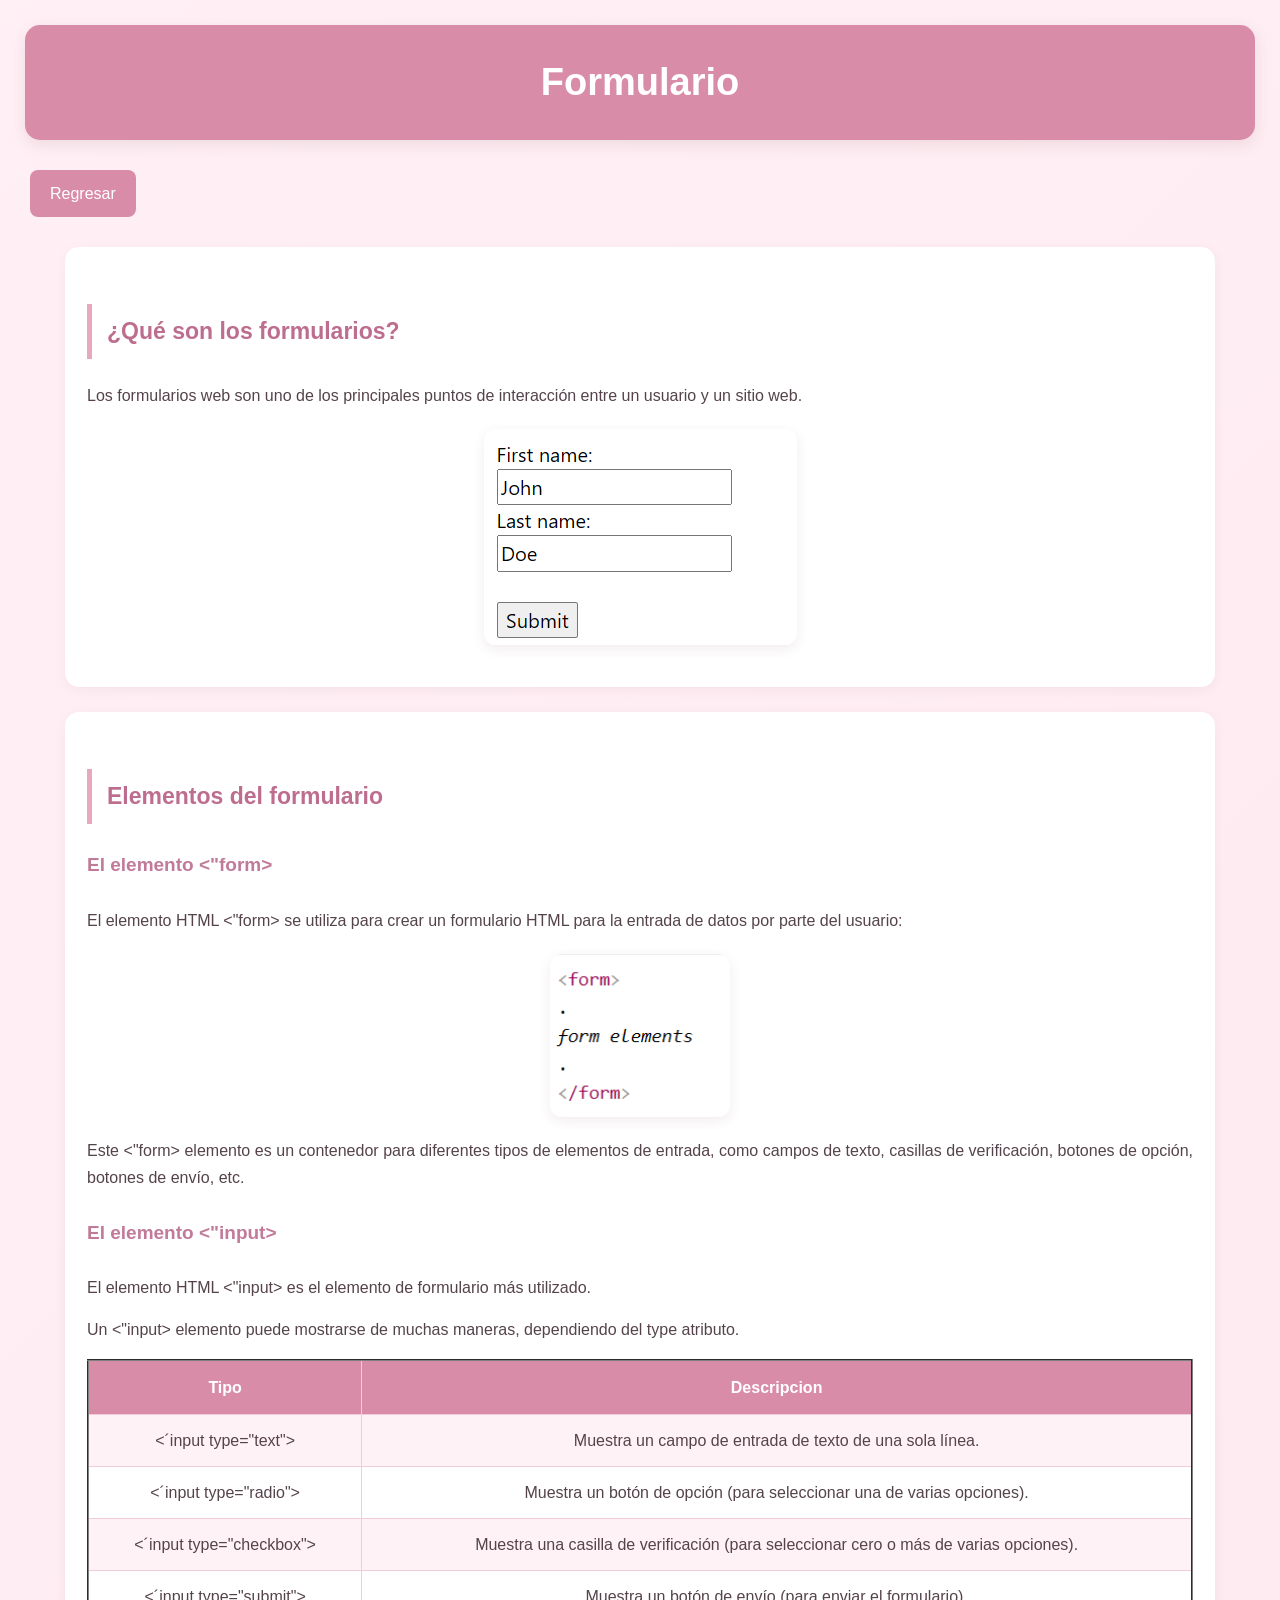
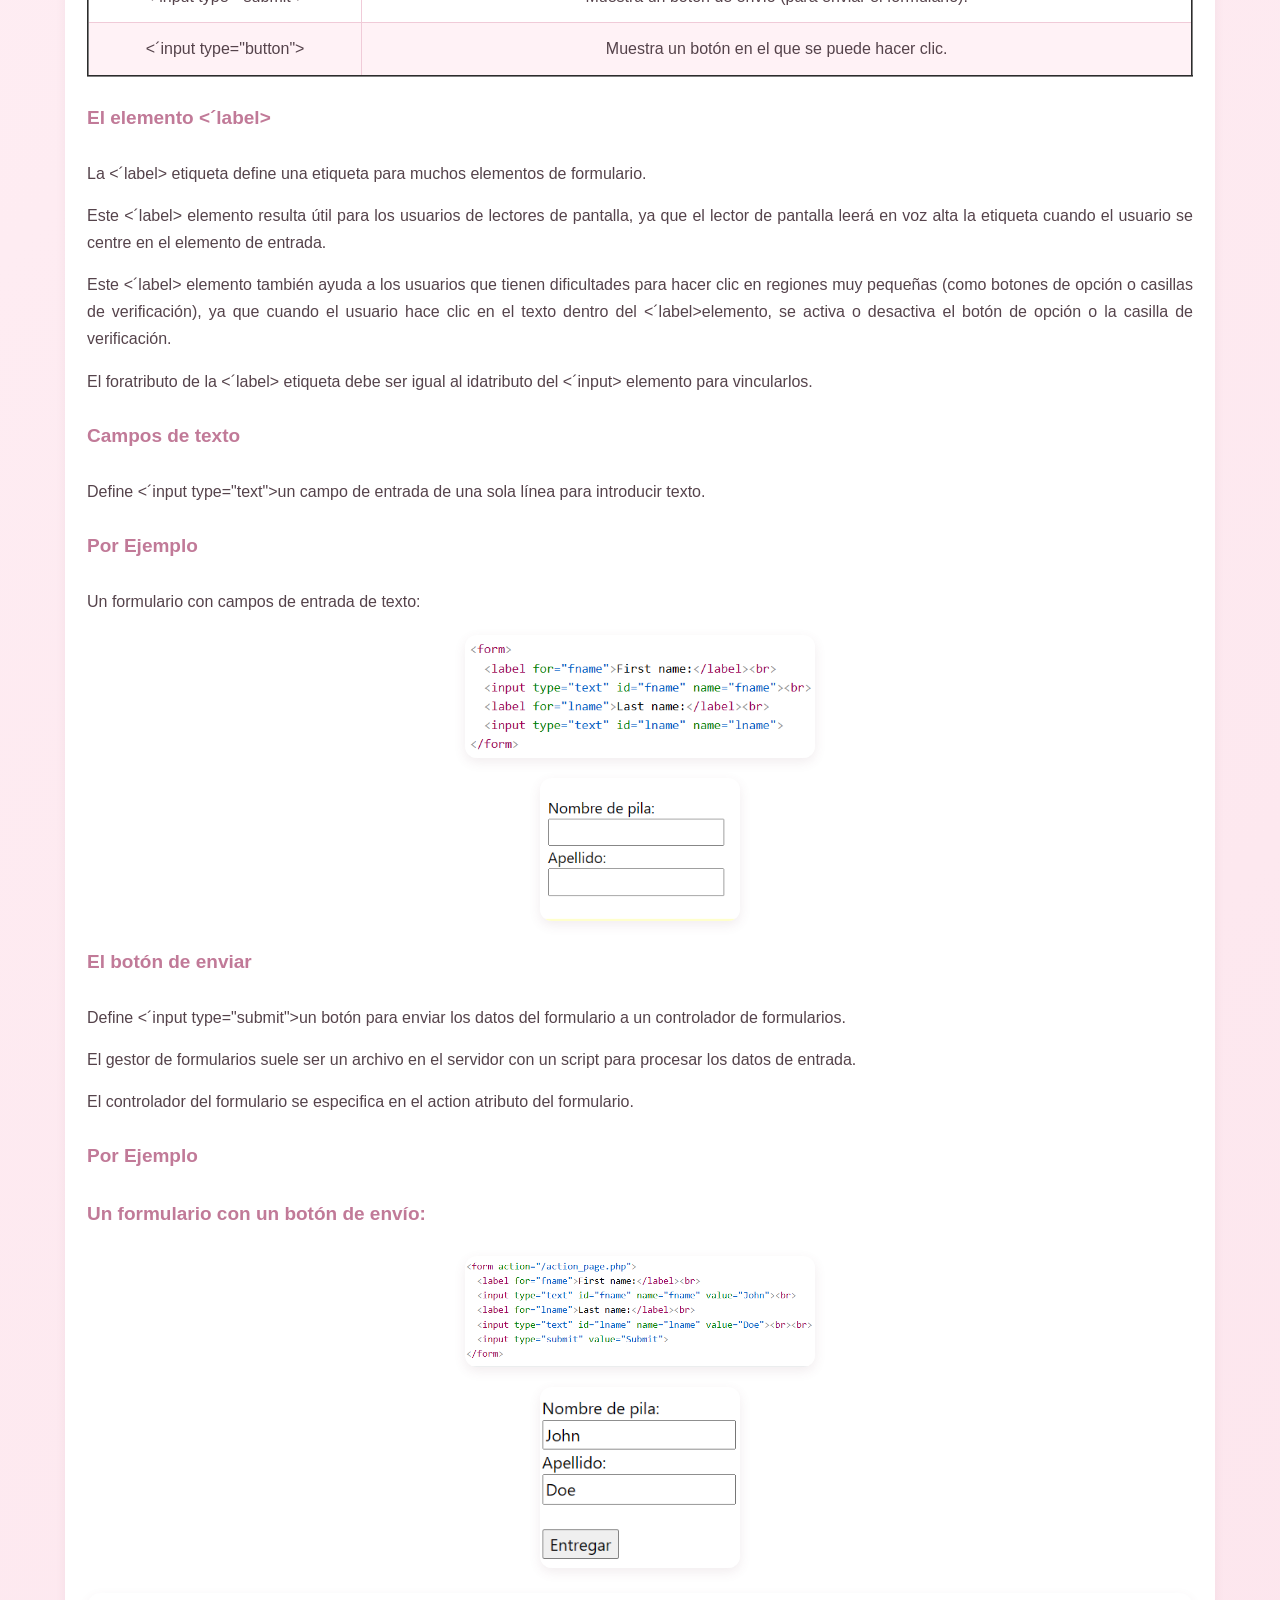
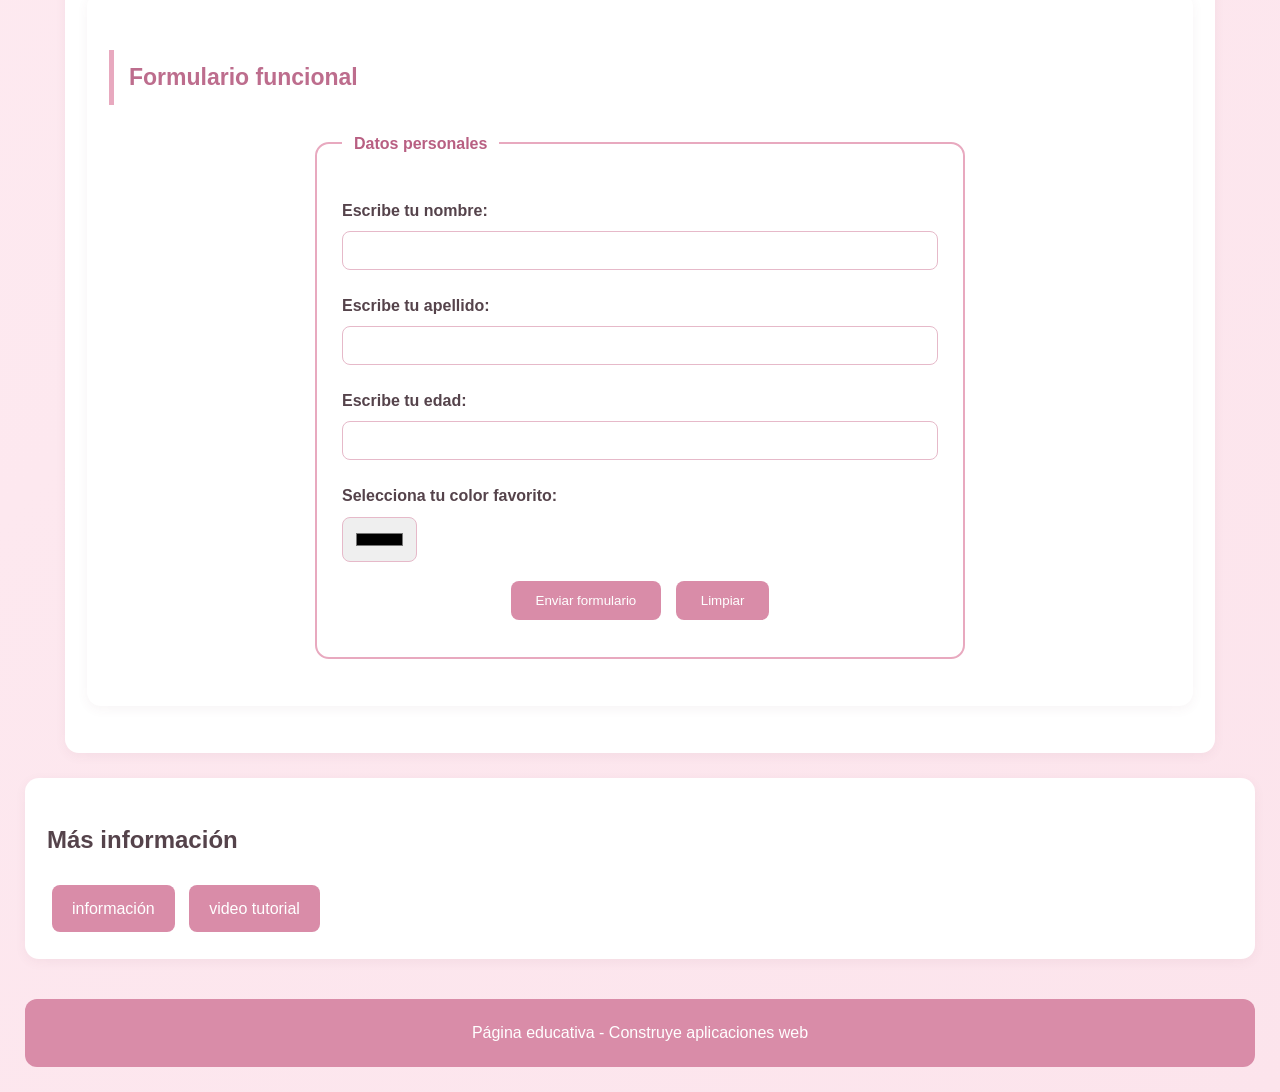
==== formulario.html @ 1c68e6ef "Add files via upload" ====
<!DOCTYPE html>
<html lang="en">
<head>
    <meta charset="UTF-8">
    <meta name="viewport" content="width=device-width, initial-scale=1.0">
    <title>formulario</title>
     <link rel="icon" type="imagen/png" href="icono.png">
    <link rel="stylesheet" href="diseño.css">
</head>
<body class="contenido">
    <header>
        <h1>Formulario</h1>
    </header>

    <nav>
     <a href="index.html">Regresar</a>
    </nav>

    <main>

        <section>
            <h3>¿Qué son los formularios?</h3>

            <p>
                Los formularios web son uno de los principales
                puntos de interacción entre un usuario y un sitio web.
            </p>

            <img src="F.png" alt="Ejemplo de formulario"
                 class="img-centrada">
        </section>

        <section>
            <h3>Elementos del formulario</h3>
    <h4>El elemento <"form></h4>
    <p>El elemento HTML <"form> se utiliza para crear un formulario HTML para la entrada de datos por parte del usuario:</p>
    <img src="form.png" alt="formulario" width="180" height="150"class="img-centrada">
    <p>Este <"form> elemento es un contenedor para diferentes tipos de elementos de entrada, como campos de texto, casillas de verificación,
    botones de opción, botones de envío, etc.</p>

    <h4>El elemento <"input></h4>
    <p>El elemento HTML <"input> es el elemento de formulario más utilizado.</p>
    <p>Un <"input> elemento puede mostrarse de muchas maneras, dependiendo del type atributo.</p>
    <table border="2">
        <tr>
            <th>Tipo</th>
            <th>Descripcion</th>
        </tr>
        <tr>
            <td><´input type="text"></td>
            <td>Muestra un campo de entrada de texto de una sola línea.</td>
        </tr>
        <tr>
            <td><´input type="radio"></td>
            <td>Muestra un botón de opción (para seleccionar una de varias opciones).</td>
        </tr>
        <tr>
            <td><´input type="checkbox"></td>
            <td>Muestra una casilla de verificación (para seleccionar cero o más de varias opciones).</td>
        </tr>
        <tr>
            <td><´input type="submit"></td>
            <td>Muestra un botón de envío (para enviar el formulario).</td>
        </tr>
        <tr>
            <td><´input type="button"></td>
            <td>Muestra un botón en el que se puede hacer clic.</td>
        </tr>
    </table>
    <h4>El elemento <´label></h4>
    <p> La <´label> etiqueta define una etiqueta para muchos elementos de formulario.</p>
    <p>Este <´label> elemento resulta útil para los usuarios de lectores de pantalla, ya que el lector de pantalla leerá en voz alta la etiqueta
    cuando el usuario se centre en el elemento de entrada.</p>
    <p> Este <´label> elemento también ayuda a los usuarios que tienen dificultades para hacer clic en regiones muy pequeñas (como botones de opción
    o casillas de verificación), ya que cuando el usuario hace clic en el texto dentro del <´label>elemento, se activa o desactiva el botón de
    opción o la casilla de verificación.</p>
    <p> El foratributo de la <´label> etiqueta debe ser igual al idatributo del <´input> elemento para vincularlos.</p>

    <h4>Campos de texto</h4>
    <p>Define <´input type="text">un campo de entrada de una sola línea para introducir texto.</p>
    <h4>Por Ejemplo</h4>
    <p>Un formulario con campos de entrada de texto:</p>
    <img src="EF.png" alt="Formulario" height="220" width="350"class="img-centrada">
    <img src="EFO.png" alt="Formulario" height="200" width="200"class="img-centrada">

    <h4>El botón de enviar</h4>
    <p>Define <´input type="submit">un botón para enviar los datos del formulario a un controlador de formularios.</p>
    <p>El gestor de formularios suele ser un archivo en el servidor con un script para procesar los datos de entrada.</p>
    <p>El controlador del formulario se especifica en el action atributo del formulario.</p>

    <h4>Por Ejemplo</h4>
    <h4>Un formulario con un botón de envío:</h4>
    <img src="FB.png" alt="Formulario" height="200" width="350"class="img-centrada">
    <img src="EFB.png" alt="Formulario" height="220" width="200"class="img-centrada">

    
<section>
    <h3>Formulario funcional</h3>

    <fieldset>
        <legend>Datos personales</legend>

        <form method="get" action="ver.html"
              onsubmit="alert('¡Tus datos se enviaron correctamente!')">

            <label for="nombre">Escribe tu nombre:</label>
            <input type="text" name="nombre" id="nombre"
                   maxlength="40" required>

            <label for="paterno">Escribe tu apellido:</label>
            <input type="text" name="paterno" id="paterno"
                   required>

            <label for="edad">Escribe tu edad:</label>
            <input type="number" name="edad" id="edad"
                   min="1" max="100" required>

            <label for="color">Selecciona tu color favorito:</label>
            <input type="color" name="color" id="color">

            <div style="text-align:center">
                <input type="submit" value="Enviar formulario">
                <input type="reset" value="Limpiar">
            </div>

        </form>
    </fieldset>
</section>

        </section>

    </main>
    <section>
    <h2>Más información </h2>
    <a href="https://www.w3schools.com/html/html_forms.asp">información</a>
    <a href="https://www.youtube.com/watch?v=zgVJkC2r0eo">video tutorial</a>
   </section>
    <footer>
        Página educativa - Construye aplicaciones web
    </footer>

</body>
</html>
---- diseño.css ----
/* =================================
   DISEÑO GENERAL - ROSA PASTEL
================================= */

* {
    box-sizing: border-box;
}

body.contenido {
    margin: 0;
    padding: 25px;
    font-family: 'Segoe UI', Arial, sans-serif;
    line-height: 1.7;
    color: #55434b;
    background: linear-gradient(135deg, #fff0f5, #fce4ec);
}

/* CONTENEDOR PRINCIPAL */

.contenido main {
    max-width: 1150px;
    margin: 25px auto;
}

/* ENCABEZADO */

.contenido header {
    background: #d98ca8;
    color: white;
    text-align: center;
    padding: 25px;
    border-radius: 15px;
    margin-bottom: 25px;
    box-shadow: 0 5px 15px rgba(120, 65, 85, 0.12);
}

.contenido header h1 {
    color: white;
    margin: 0;
}

/* TITULOS */

.contenido h1 {
    text-align: center;
    color: #b85f82;
    font-size: 38px;
    margin: 25px 0;
}

.contenido h3 {
    color: #bd6d8d;
    font-size: 23px;
    border-left: 5px solid #e8a9bf;
    padding: 8px 15px;
    margin-top: 35px;
}

.contenido h4 {
    color: #c17a98;
    font-size: 19px;
}

/* TEXTOS */

.contenido p {
    text-align: justify;
    margin: 15px 0;
}

/* ENLACES */

.contenido a {
    display: inline-block;
    padding: 10px 20px;
    margin: 5px;
    background-color: #d98ca8;
    color: white;
    text-decoration: none;
    border-radius: 8px;
    transition: 0.3s;
}

.contenido a:hover {
    background-color: #b85f82;
    transform: translateY(-3px);
}

/* MENU DE NAVEGACION */

.menu {
    display: flex;
    justify-content: center;
    align-items: center;
    flex-wrap: wrap;
    gap: 12px;
    padding: 20px;
}

.menu a {
    min-width: 160px;
    text-align: center;
    background: #d98ca8;
    padding: 13px 20px;
    border-radius: 10px;
}

/* TARJETAS */

.tarjeta {
    background: #ffffff;
    max-width: 900px;
    margin: 50px auto;
    padding: 35px;
    border-radius: 18px;
    box-shadow: 0 5px 20px rgba(120, 65, 85, 0.10);
}

.contenido section {
    background: #ffffff;
    padding: 22px;
    margin: 25px 0;
    border-radius: 14px;
    box-shadow: 0 3px 12px rgba(120, 65, 85, 0.06);
}

/* IMAGENES */

.contenido img {
    display: block;
    max-width: 100%;
    height: auto;
    margin: 20px auto;
    border-radius: 12px;
    box-shadow: 0 4px 12px rgba(120, 65, 85, 0.10);
}

.contenido .img-centrada {
    display: block;
    margin: 20px auto;
}

/* VIDEOS Y AUDIO */

.contenido video {
    display: block;
    width: 100%;
    max-width: 650px;
    height: auto;
    margin: 25px auto;
    border-radius: 14px;
    background: #55434b;
}

.contenido audio {
    display: block;
    max-width: 100%;
    margin: 20px auto;
}

/* TABLAS */

.contenido .tabla-contenedor {
    width: 100%;
    overflow-x: auto;
    margin: 25px 0;
    border-radius: 12px;
    background: white;
    box-shadow: 0 4px 12px rgba(120, 65, 85, 0.08);
}

.contenido table {
    width: 100%;
    min-width: 650px;
    border-collapse: collapse;
    background: white;
    text-align: center;
}

.contenido th {
    background: #d98ca8;
    color: white;
    padding: 13px;
    border: 1px solid #f0cbd8;
}

.contenido td {
    padding: 12px;
    border: 1px solid #f0cbd8;
    color: #55434b;
}

.contenido tr:nth-child(even) {
    background: #fff2f6;
}

.contenido tr:hover td {
    background: #fce1eb;
}

/* LISTAS */

.contenido ul,
.contenido ol,
.contenido dl {
    padding: 18px 35px;
    background: #fff2f6;
    border-radius: 12px;
}

.contenido li {
    margin: 8px 0;
}

.contenido dt {
    font-weight: bold;
    color: #b85f82;
    margin-top: 12px;
}

.contenido dd {
    margin-bottom: 10px;
}

/* FORMULARIOS */

.contenido fieldset {
    max-width: 650px;
    margin: 25px auto;
    padding: 25px;
    background: white;
    border: 2px solid #e8a9bf;
    border-radius: 14px;
}

.contenido legend {
    color: #b85f82;
    font-weight: bold;
    padding: 0 12px;
}

.contenido form label {
    display: block;
    margin-top: 15px;
    font-weight: 600;
    color: #55434b;
}

.contenido input,
.contenido select,
.contenido textarea {
    width: 100%;
    max-width: 100%;
    padding: 11px;
    margin: 7px 0;
    border: 1px solid #e6b9c9;
    border-radius: 8px;
    font-family: inherit;
}

.contenido input:focus,
.contenido textarea:focus {
    outline: none;
    border-color: #d98ca8;
    box-shadow: 0 0 5px rgba(217, 140, 168, 0.3);
}

.contenido input[type="color"] {
    width: 75px;
    height: 45px;
}

.contenido input[type="reset"],
.contenido input[type="submit"],
.contenido button {
    width: auto;
    padding: 12px 25px;
    margin: 12px 5px;
    border: none;
    background: #d98ca8;
    color: white;
    border-radius: 8px;
    cursor: pointer;
    transition: 0.3s;
}

.contenido input[type="reset"]:hover,
.contenido input[type="submit"]:hover,
.contenido button:hover {
    background: #b85f82;
}

/* MENSAJES */

.mensaje {
    max-width: 650px;
    margin: 15px auto;
    padding: 15px;
    border-radius: 10px;
    background: #f9dce7;
    color: #85445e;
    text-align: center;
    font-weight: bold;
}

/* PIE DE PAGINA */

.contenido footer {
    text-align: center;
    padding: 20px;
    margin-top: 40px;
    background: #d98ca8;
    color: white;
    border-radius: 12px;
}

/* DISEÑO RESPONSIVO */

@media (max-width: 768px) {
    body.contenido {
        padding: 12px;
    }

    .contenido h1 {
        font-size: 29px;
    }

    .contenido h3 {
        font-size: 20px;
    }

    .tarjeta {
        padding: 18px;
        margin: 20px auto;
    }

    .contenido section {
        padding: 15px;
    }

    .menu {
        flex-direction: column;
    }

    .menu a {
        width: 100%;
        max-width: 300px;
    }

    .contenido p {
        text-align: left;
    }
}
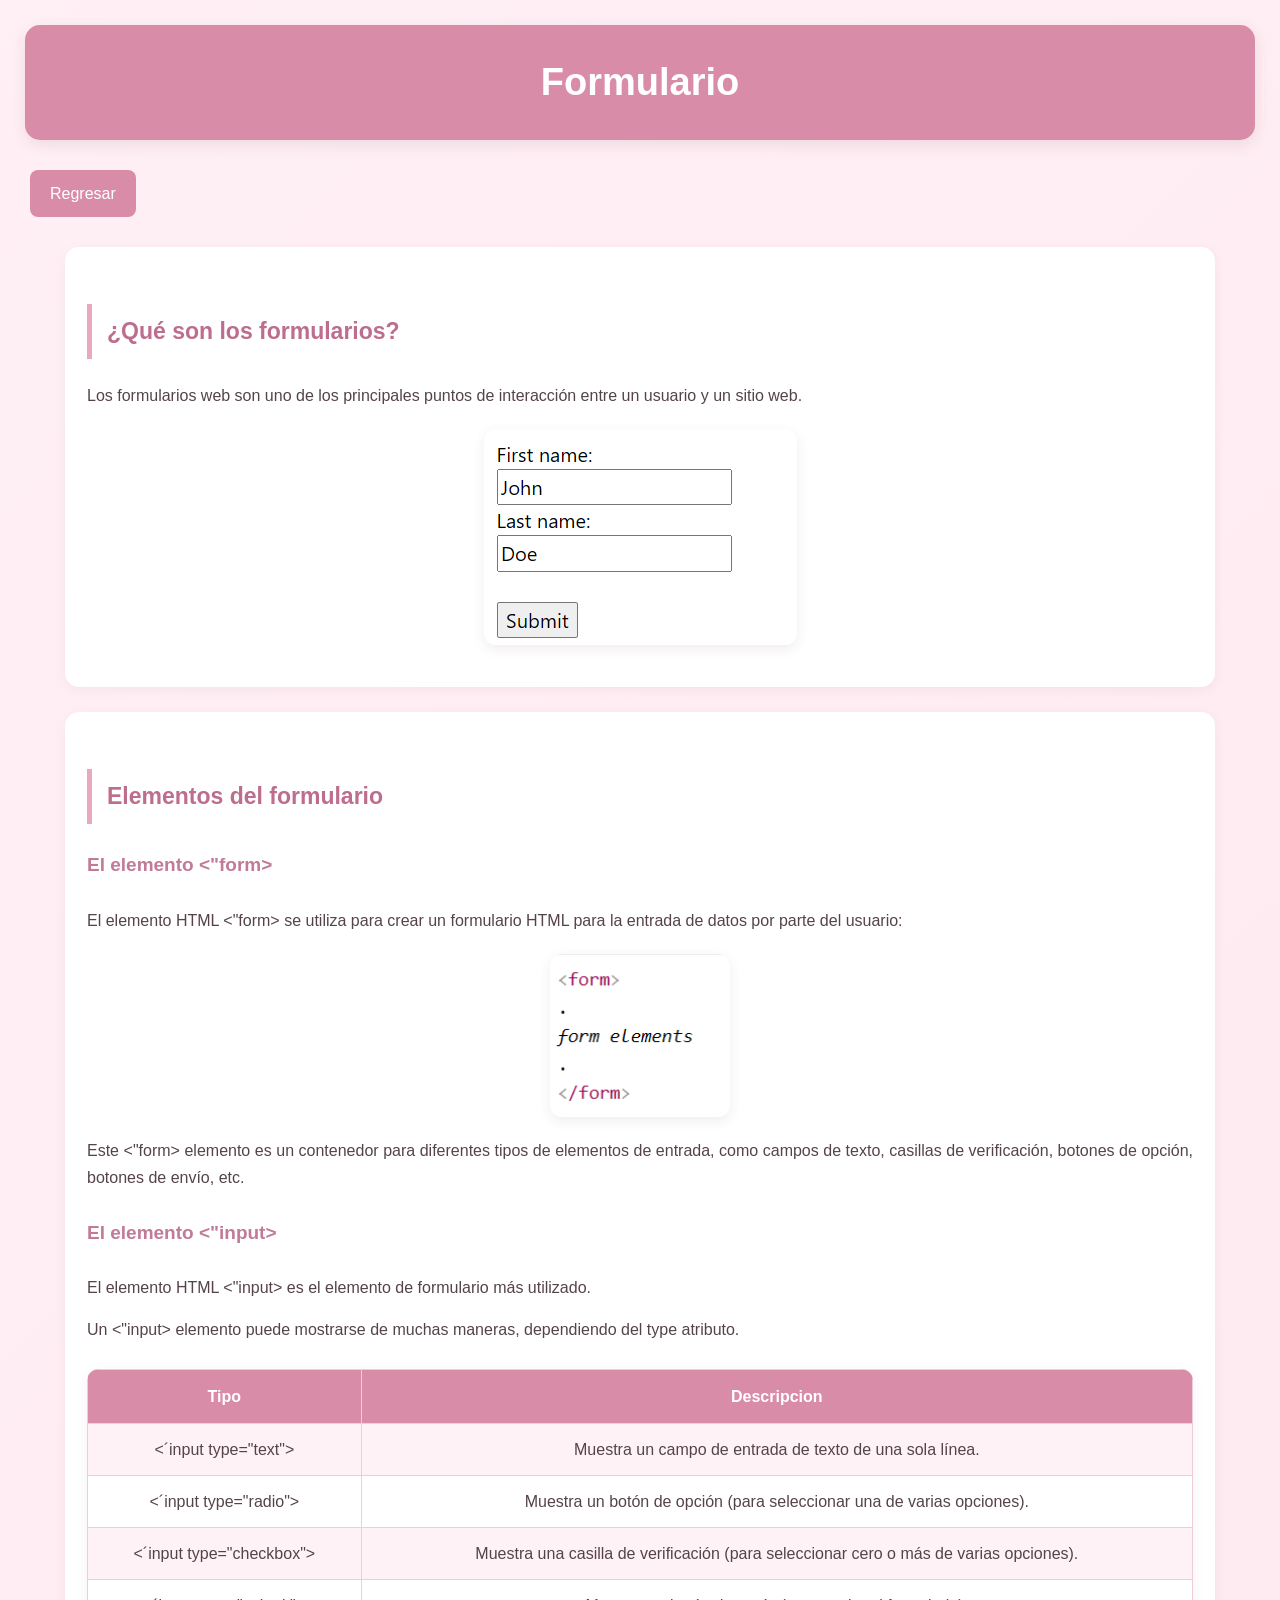
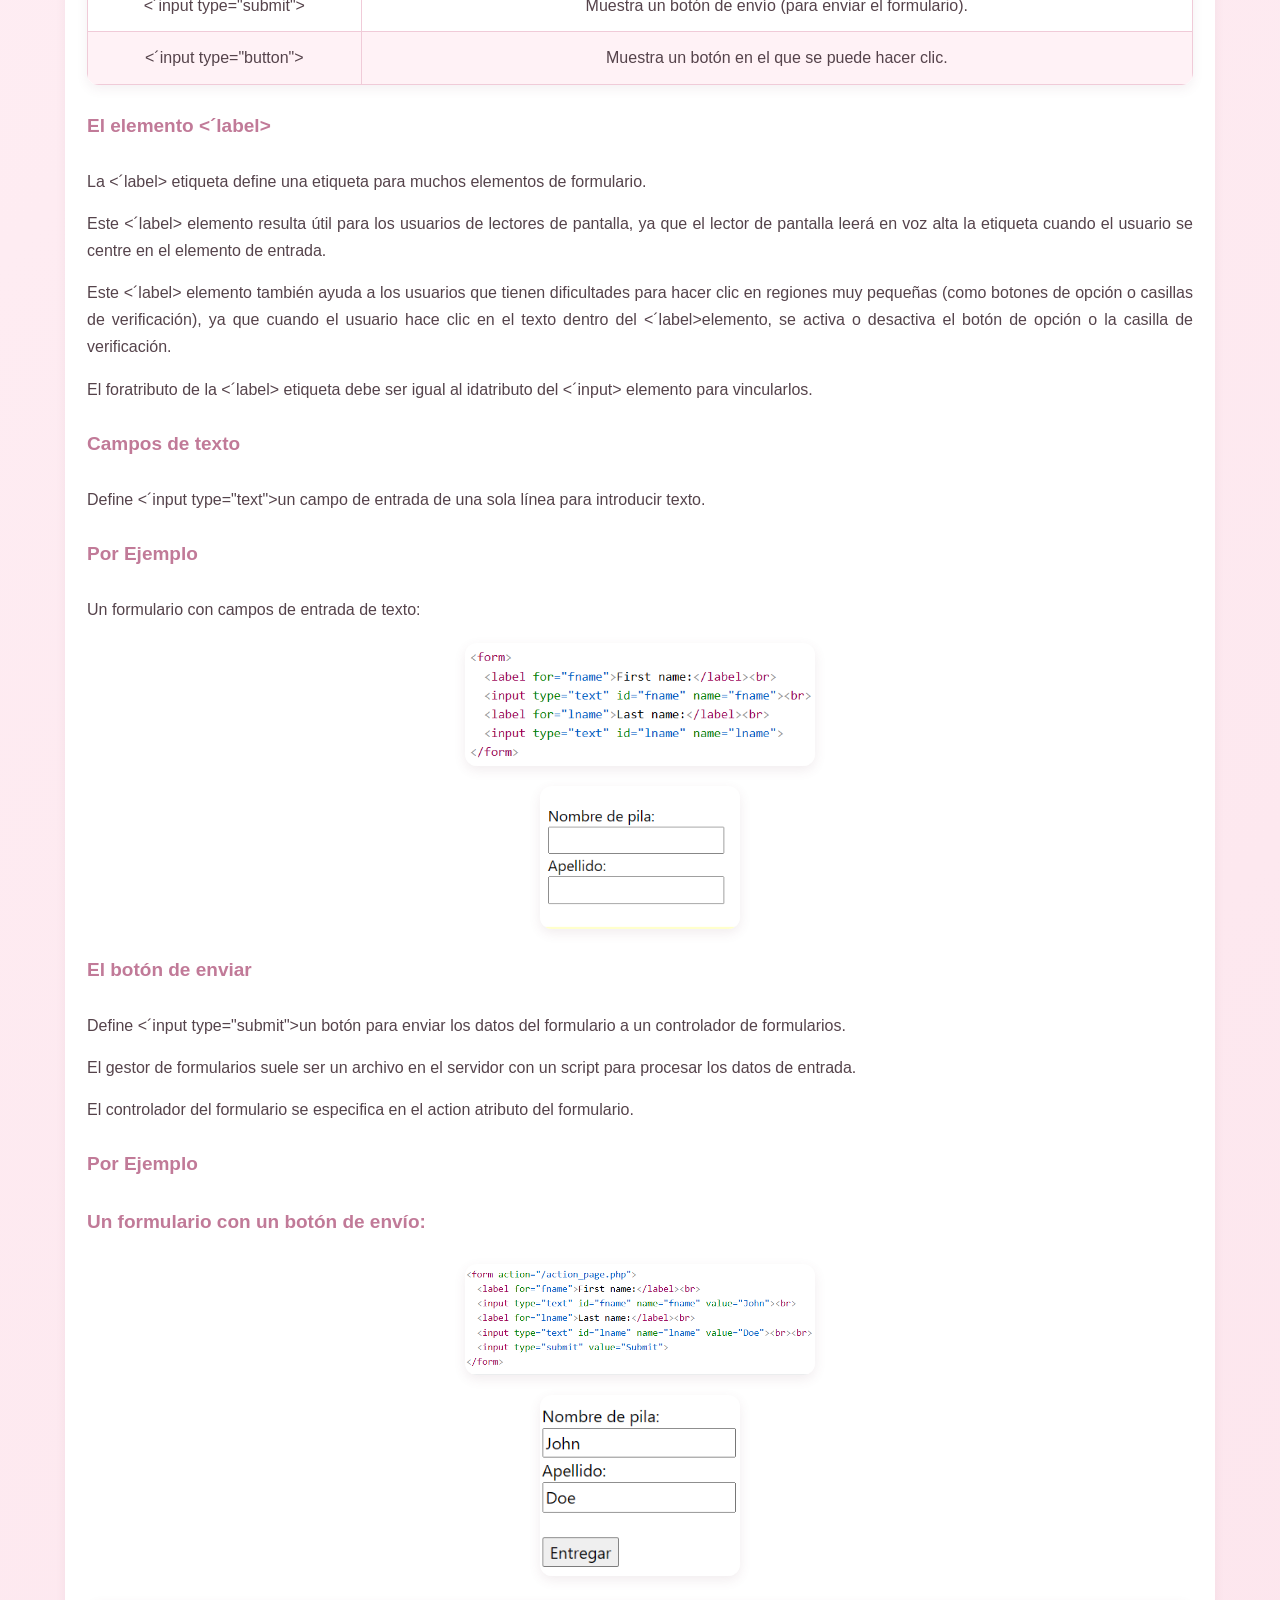
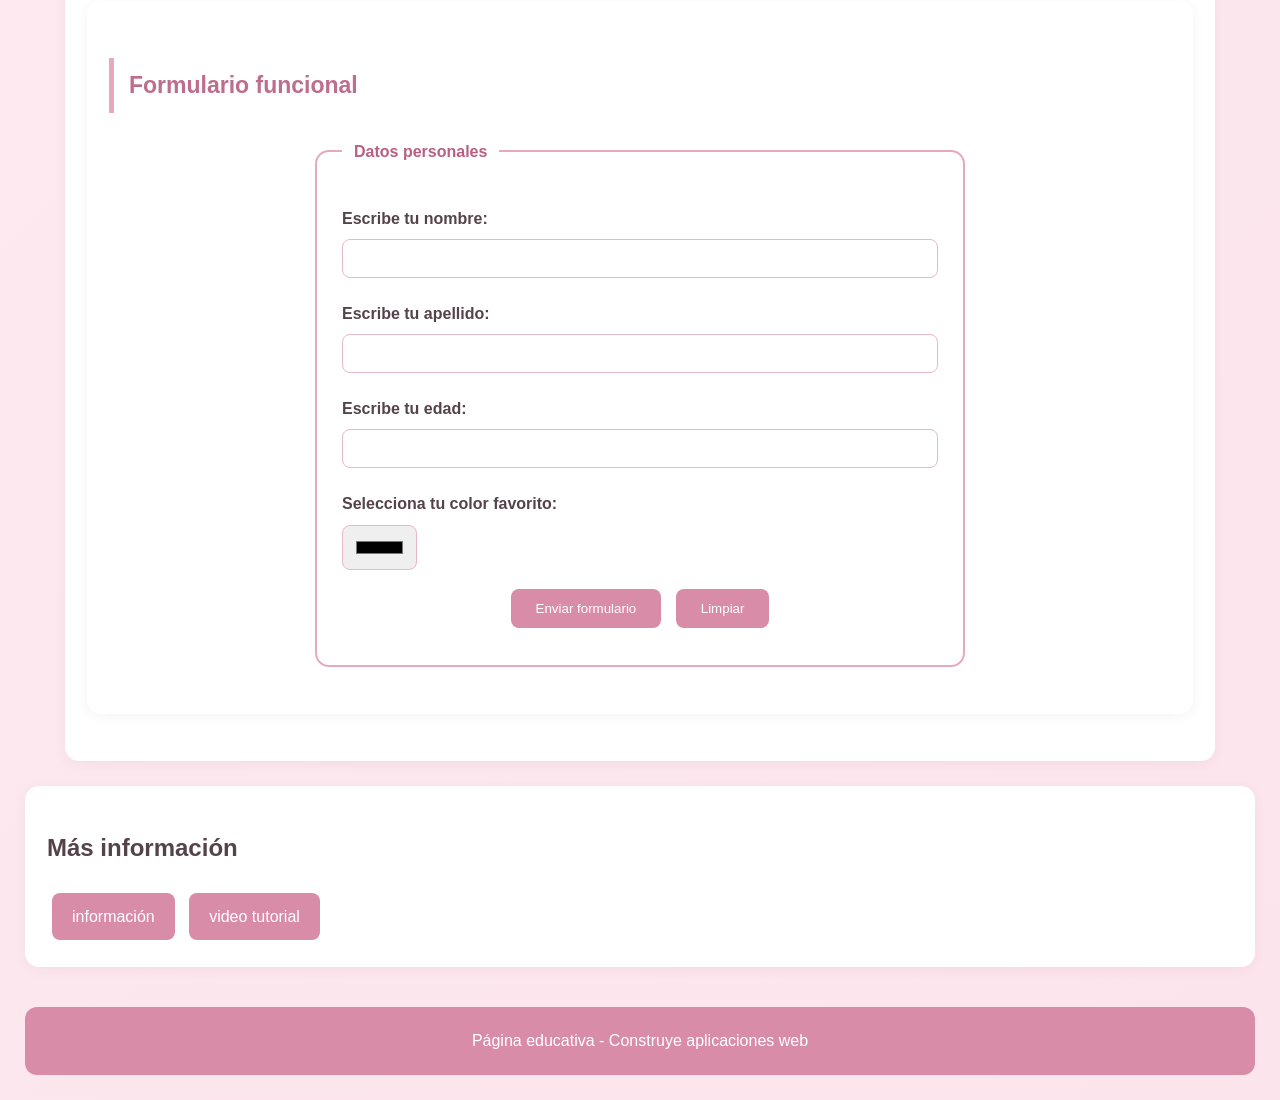
==== commit 4be7d228: "Add files via upload" ====
--- a/formulario.html
+++ b/formulario.html
@@ -41,7 +41,8 @@
     <h4>El elemento <"input></h4>
     <p>El elemento HTML <"input> es el elemento de formulario más utilizado.</p>
     <p>Un <"input> elemento puede mostrarse de muchas maneras, dependiendo del type atributo.</p>
-    <table border="2">
+    <div class="tabla-contenedor">
+    <table>
         <tr>
             <th>Tipo</th>
             <th>Descripcion</th>
@@ -67,6 +68,7 @@
             <td>Muestra un botón en el que se puede hacer clic.</td>
         </tr>
     </table>
+    </div>
     <h4>El elemento <´label></h4>
     <p> La <´label> etiqueta define una etiqueta para muchos elementos de formulario.</p>
     <p>Este <´label> elemento resulta útil para los usuarios de lectores de pantalla, ya que el lector de pantalla leerá en voz alta la etiqueta
